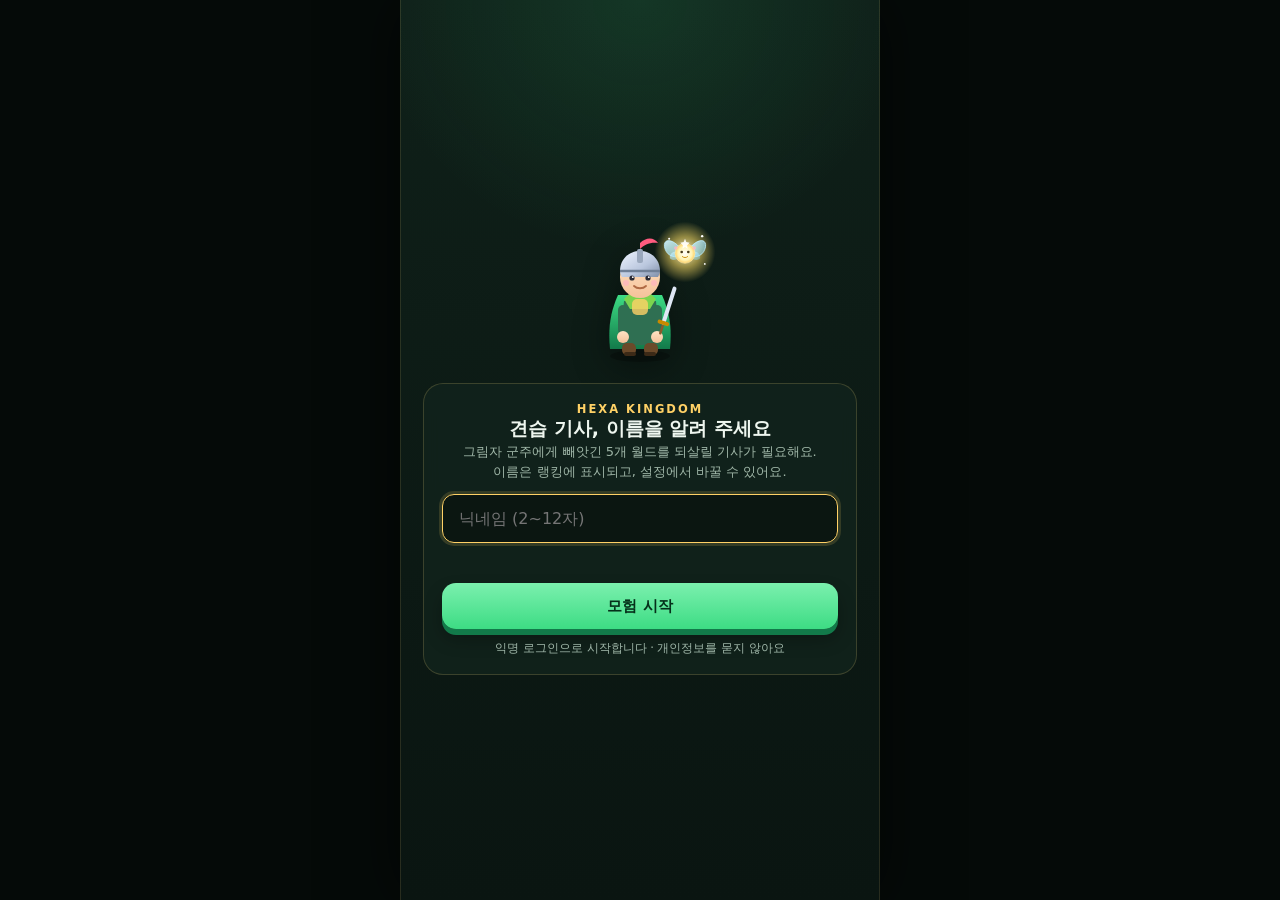
==== hexa-kingdom/index.html @ 9c263813 "hexa kingdom: 매치3 어드벤처 신규 배포 (5월드 100스테이지·100복구과제·블리츠·랭킹)" ====
<!doctype html>
<html lang="ko">
<head>
  <meta charset="utf-8" />
  <meta name="viewport" content="width=device-width, initial-scale=1, maximum-scale=1, user-scalable=no, viewport-fit=cover" />
  <meta name="theme-color" content="#0b1712" />
  <title>헥사 킹덤 (HEXA KINGDOM) — 매치3 어드벤처</title>
  <meta name="description" content="견습 기사 루크와 요정 피피가 저주에 잠든 5개 월드를 되살리는 매치3 퍼즐 어드벤처. 100개의 마을 복구 과제, 주간 블리츠, 친구와 함께하는 우리 방 랭킹." />
  <meta property="og:title" content="헥사 킹덤 (HEXA KINGDOM)" />
  <meta property="og:description" content="견습 기사 루크와 요정 피피의 매치3 어드벤처 — 5개 월드, 100개 복구 과제, 주간 블리츠." />
  <meta property="og:type" content="website" />
  <meta property="og:image" content="./og-image.png" />
  <meta name="twitter:card" content="summary_large_image" />
  <link rel="icon" href="data:image/svg+xml,%3Csvg xmlns='http://www.w3.org/2000/svg' viewBox='0 0 32 32'%3E%3Crect width='32' height='32' rx='8' fill='%230b1712'/%3E%3Cpath d='M16 5l9 5v7c0 6-4 9-9 11-5-2-9-5-9-11V10z' fill='%23ffd166'/%3E%3Cpath d='M16 11l4 2.4v3.2c0 2.6-1.8 4-4 5-2.2-1-4-2.4-4-5v-3.2z' fill='%230b1712'/%3E%3C/svg%3E" />
  <link rel="stylesheet" href="./css/style.css" />
</head>
<body>
  <div id="app">
    <div id="boot" class="screen boot">
      <div class="logo-big">
        <div class="l1">HEXA KINGDOM</div>
        <div class="l2">헥사 킹덤</div>
      </div>
      <div class="spinner" aria-label="불러오는 중"></div>
      <div class="tiny muted" id="boot-text">왕국을 불러오는 중…</div>
    </div>

    <div id="screen-home" class="screen hidden"></div>

    <div id="screen-game" class="screen hidden">
      <div class="game-head" id="game-head"></div>
      <div id="boss-slot"></div>
      <div class="board-stage">
        <div class="board-inner" id="board-inner">
          <canvas id="board" aria-label="퍼즐 보드"></canvas>
          <canvas id="fx"></canvas>
        </div>
      </div>
      <div class="game-goals" id="game-goals"></div>
      <div class="game-boosters" id="game-boosters"></div>
      <div class="banner" id="banner"></div>
    </div>

    <div id="modal-root"></div>
    <div id="toast-root"></div>
  </div>
  <noscript>이 게임을 하려면 JavaScript 를 켜 주세요.</noscript>
  <script type="module" src="./js/main.js"></script>
</body>
</html>
---- hexa-kingdom/css/style.css ----
/* =========================================================================
   헥사 킹덤 — 모바일 세로 우선(max-width 480px), 데스크톱에서는 중앙 정렬
   ========================================================================= */
:root {
  --bg: #0b1712;
  --bg2: #12241c;
  --panel: rgba(18, 36, 28, 0.86);
  --panel-2: rgba(24, 46, 36, 0.9);
  --line: rgba(255, 214, 120, 0.18);
  --gold: #ffd166;
  --gold-2: #f0a500;
  --green: #3ddc84;
  --blue: #4d9dff;
  --rose: #ff5b7f;
  --violet: #b06cff;
  --text: #eef6ef;
  --muted: #9fb6a8;
  --radius: 16px;
  --safe-b: env(safe-area-inset-bottom, 0px);
}

* { box-sizing: border-box; -webkit-tap-highlight-color: transparent; }
html, body { margin: 0; padding: 0; height: 100%; }
body {
  font-family: "Pretendard", "Apple SD Gothic Neo", "Noto Sans KR", system-ui, -apple-system, sans-serif;
  background: radial-gradient(120% 80% at 50% 0%, #1c3a2b 0%, #0b1712 55%, #060d0a 100%);
  color: var(--text);
  overflow: hidden;
  user-select: none;
  -webkit-user-select: none;
}

#app {
  position: relative;
  width: 100%;
  max-width: 480px;
  height: 100dvh;
  margin: 0 auto;
  overflow: hidden;
  background:
    radial-gradient(80% 40% at 50% 0%, rgba(61, 220, 132, 0.12), transparent 70%),
    linear-gradient(180deg, #0f2019 0%, #0a1511 100%);
  box-shadow: 0 0 60px rgba(0, 0, 0, 0.6);
  display: flex;
  flex-direction: column;
}
@media (min-width: 520px) {
  body { background: #050a08; }
  #app { border-left: 1px solid rgba(255, 214, 120, 0.12); border-right: 1px solid rgba(255, 214, 120, 0.12); }
}

.screen { position: absolute; inset: 0; display: flex; flex-direction: column; }
.hidden { display: none !important; }

/* ── 공통 ─────────────────────────────────────────────── */
.ic { width: 18px; height: 18px; display: inline-block; vertical-align: middle; }
button { font-family: inherit; color: inherit; border: 0; background: none; cursor: pointer; }
.btn {
  display: inline-flex; align-items: center; justify-content: center; gap: 8px;
  padding: 12px 18px; border-radius: 14px; font-weight: 700; font-size: 15px;
  background: linear-gradient(180deg, #ffe9a8, var(--gold));
  color: #2b1d00; box-shadow: 0 6px 0 #a86f00, 0 10px 18px rgba(0, 0, 0, 0.3);
  transition: transform .08s ease, box-shadow .08s ease, filter .2s;
  min-height: 46px;
}
.btn:active { transform: translateY(3px); box-shadow: 0 3px 0 #a86f00; }
.btn:disabled { filter: grayscale(0.7) brightness(0.7); box-shadow: 0 6px 0 #555; cursor: not-allowed; }
.btn-ghost {
  background: rgba(255, 255, 255, 0.06); color: var(--text);
  border: 1px solid rgba(255, 255, 255, 0.14); box-shadow: none;
}
.btn-ghost:active { transform: translateY(1px); }
.btn-green { background: linear-gradient(180deg, #7bf0ae, var(--green)); color: #05301a; box-shadow: 0 6px 0 #127a4a, 0 10px 18px rgba(0,0,0,.3); }
.btn-rose { background: linear-gradient(180deg, #ff9db3, var(--rose)); color: #3a0714; box-shadow: 0 6px 0 #a01f3f; }
.btn.wide { width: 100%; }
.btn-sm { padding: 8px 12px; font-size: 13px; min-height: 36px; border-radius: 10px; }
.icon-btn {
  width: 38px; height: 38px; display: grid; place-items: center; border-radius: 12px;
  background: rgba(255, 255, 255, 0.07); border: 1px solid rgba(255, 255, 255, 0.1);
}
.icon-btn:active { background: rgba(255, 255, 255, 0.16); }
.chip {
  display: inline-flex; align-items: center; gap: 6px;
  padding: 4px 10px; border-radius: 999px; font-size: 12px; font-weight: 700;
  background: rgba(255, 255, 255, 0.07); border: 1px solid rgba(255, 255, 255, 0.1);
}
.muted { color: var(--muted); }
.tiny { font-size: 11.5px; }
.center { text-align: center; }
.row { display: flex; align-items: center; gap: 8px; }
.spread { display: flex; align-items: center; justify-content: space-between; gap: 8px; }
.grow { flex: 1; }

/* ── 부팅/로고 ─────────────────────────────────────────── */
.boot { align-items: center; justify-content: center; gap: 18px; }
.boot .logo-big { animation: floaty 2.4s ease-in-out infinite; }
@keyframes floaty { 0%,100% { transform: translateY(0); } 50% { transform: translateY(-8px); } }
.logo-big { text-align: center; }
.logo-big .l1 {
  font-size: 34px; font-weight: 900; letter-spacing: 2px;
  background: linear-gradient(180deg, #fff3c4, var(--gold) 55%, #e08b00);
  -webkit-background-clip: text; background-clip: text; color: transparent;
  filter: drop-shadow(0 3px 0 rgba(0,0,0,.4));
}
.logo-big .l2 { font-size: 13px; letter-spacing: 6px; color: var(--gold); opacity: .8; margin-top: -2px; }
.spinner {
  width: 26px; height: 26px; border-radius: 50%;
  border: 3px solid rgba(255, 214, 120, 0.25); border-top-color: var(--gold);
  animation: spin 0.9s linear infinite;
}
@keyframes spin { to { transform: rotate(360deg); } }

/* ── 첫 실행 닉네임 ───────────────────────────────────── */
.name-screen { justify-content: center; align-items: center; padding: 26px 22px; gap: 14px; }
.name-hero { display: flex; align-items: flex-end; justify-content: center; gap: 0; margin-bottom: 4px; position: relative; }
.name-hero .luke { filter: drop-shadow(0 10px 18px rgba(0,0,0,.4)); }
.name-hero .pipi { position: absolute; right: -18px; top: -6px; animation: floaty 3s ease-in-out infinite; }
.name-card {
  width: 100%; background: var(--panel); border: 1px solid var(--line);
  border-radius: 20px; padding: 18px; display: flex; flex-direction: column; gap: 12px;
  backdrop-filter: blur(8px);
}
.name-card h1 { margin: 0; font-size: 19px; }
.name-card p { margin: 0; font-size: 13px; line-height: 1.55; color: var(--muted); }
.input {
  width: 100%; padding: 14px 16px; border-radius: 12px; font-size: 16px;
  background: rgba(0, 0, 0, 0.35); border: 1px solid rgba(255, 255, 255, 0.16); color: var(--text);
  font-family: inherit;
}
.input:focus { outline: none; border-color: var(--gold); box-shadow: 0 0 0 3px rgba(255, 209, 102, 0.15); }
.err { color: #ff9db3; font-size: 12.5px; min-height: 16px; }

/* ── 상단 바 ──────────────────────────────────────────── */
.topbar {
  display: flex; align-items: center; justify-content: space-between; gap: 8px;
  padding: 10px 12px 8px; flex-shrink: 0;
}
.brand { display: flex; flex-direction: column; line-height: 1; }
.brand .b1 { font-size: 17px; font-weight: 900; letter-spacing: 1px; color: var(--gold); }
.brand .b2 { font-size: 9px; letter-spacing: 3px; color: rgba(255, 214, 120, 0.6); }
.stats { display: flex; gap: 6px; align-items: center; }
.stat {
  display: inline-flex; align-items: center; gap: 4px; padding: 5px 8px; border-radius: 999px;
  background: rgba(0, 0, 0, 0.35); border: 1px solid rgba(255, 255, 255, 0.1);
  font-size: 12px; font-weight: 800;
}
.stat .ic { width: 15px; height: 15px; }
.stat.lives { color: #ffd0da; }

/* ── 홈(월드 지도) ────────────────────────────────────── */
.home-scroll { flex: 1; overflow-y: auto; overscroll-behavior: contain; padding: 0 12px 96px; }
.hero {
  position: relative; border-radius: 18px; overflow: hidden; margin-bottom: 12px;
  background: linear-gradient(120deg, rgba(61, 220, 132, 0.2), rgba(77, 157, 255, 0.14));
  border: 1px solid var(--line);
  display: flex; align-items: center; min-height: 128px; padding: 10px 8px 10px 14px;
}
.hero-text { flex: 1; min-width: 0; z-index: 1; }
.hero-text .kicker { font-size: 10.5px; letter-spacing: 2px; color: var(--gold); font-weight: 800; }
.hero-text h2 { margin: 4px 0 4px; font-size: 16.5px; line-height: 1.3; }
.hero-text p { margin: 0; font-size: 12px; color: var(--muted); line-height: 1.5; }
.hero-art { width: 132px; height: 120px; position: relative; flex-shrink: 0; }
.hero-art .luke { position: absolute; bottom: -6px; left: 4px; }
.hero-art .pipi { position: absolute; right: 4px; top: 4px; animation: floaty 2.8s ease-in-out infinite; }
.hero-progress { margin-top: 8px; display: flex; align-items: center; gap: 6px; font-size: 11px; color: var(--muted); }
.bar { flex: 1; height: 7px; border-radius: 99px; background: rgba(0,0,0,.4); overflow: hidden; }
.bar > i { display: block; height: 100%; border-radius: 99px; background: linear-gradient(90deg, var(--green), var(--gold)); transition: width .5s ease; }

.world-tabs { display: flex; gap: 6px; overflow-x: auto; padding: 2px 0 10px; scrollbar-width: none; }
.world-tabs::-webkit-scrollbar { display: none; }
.world-tab {
  flex: 0 0 auto; padding: 8px 12px; border-radius: 12px; font-size: 12px; font-weight: 800;
  background: rgba(255, 255, 255, 0.05); border: 1px solid rgba(255, 255, 255, 0.1);
  color: var(--muted); display: flex; align-items: center; gap: 5px;
}
.world-tab.on { background: linear-gradient(180deg, rgba(255, 214, 120, .22), rgba(255, 214, 120, .08)); color: var(--gold); border-color: rgba(255, 214, 120, .45); }
.world-tab.locked { opacity: .45; }
.world-tab .num { font-size: 10px; opacity: .7; }

.world-panel { border-radius: 20px; overflow: hidden; border: 1px solid var(--line); background: var(--panel); margin-bottom: 14px; }
.world-scene { position: relative; height: 108px; }
.world-scene .veil { position: absolute; inset: 0; background: linear-gradient(180deg, transparent 20%, rgba(10, 20, 16, 0.92)); }
.world-scene .wt { position: absolute; left: 14px; bottom: 10px; right: 14px; }
.world-scene h3 { margin: 0; font-size: 20px; text-shadow: 0 2px 8px #000; }
.world-scene .wc { font-size: 11.5px; color: #ffe9b0; opacity: .9; }
.world-scene .lock-veil {
  position: absolute; inset: 0; backdrop-filter: blur(3px); background: rgba(6, 12, 9, 0.55);
  display: grid; place-items: center; text-align: center; font-size: 12.5px; color: #ffd9a0; gap: 4px;
}
.district { border-top: 1px solid rgba(255, 255, 255, 0.06); padding: 12px 12px 14px; }
.district-head { display: flex; align-items: center; gap: 8px; margin-bottom: 8px; }
.district-head .dname { font-size: 13.5px; font-weight: 800; }
.district-head .dtag { font-size: 10.5px; color: var(--muted); }
.district-head .dstars { margin-left: auto; font-size: 11.5px; color: var(--gold); }
.district.locked { opacity: .55; }

.level-path { display: flex; gap: 8px; overflow-x: auto; padding-bottom: 4px; scrollbar-width: none; }
.level-path::-webkit-scrollbar { display: none; }
.level-node {
  flex: 0 0 auto; width: 58px; height: 66px; border-radius: 14px; position: relative;
  display: flex; flex-direction: column; align-items: center; justify-content: center; gap: 2px;
  background: linear-gradient(180deg, rgba(61, 220, 132, .18), rgba(61, 220, 132, .06));
  border: 1px solid rgba(61, 220, 132, .35); color: var(--text);
}
.level-node .ln { font-size: 17px; font-weight: 900; }
.level-node .ls { font-size: 10px; letter-spacing: 1px; color: var(--gold); height: 12px; }
.level-node.done { background: linear-gradient(180deg, rgba(255, 209, 102, .24), rgba(255, 209, 102, .07)); border-color: rgba(255, 209, 102, .5); }
.level-node.boss { background: linear-gradient(180deg, rgba(176, 108, 255, .3), rgba(176, 108, 255, .08)); border-color: rgba(176, 108, 255, .55); }
.level-node.locked { background: rgba(255, 255, 255, .04); border-color: rgba(255, 255, 255, .08); color: var(--muted); }
.level-node .crown { position: absolute; top: -7px; right: -3px; }

.tasks { display: flex; flex-direction: column; gap: 6px; margin-top: 10px; }
.task {
  display: flex; align-items: center; gap: 9px; padding: 7px 9px; border-radius: 12px;
  background: rgba(255, 255, 255, .045); border: 1px solid rgba(255, 255, 255, .07);
  text-align: left; width: 100%;
}
.task .tname { font-size: 12.5px; font-weight: 700; }
.task .tmeta { font-size: 10.5px; color: var(--muted); display: flex; align-items: center; gap: 4px; }
.task .tmeta .ic { width: 12px; height: 12px; }
.task.done { opacity: .62; }
.task.done .tname { text-decoration: line-through; }
.task.locked { opacity: .4; }
.task .build-ic { width: 34px; height: 34px; border-radius: 9px; display: grid; place-items: center; background: rgba(255,255,255,.06); flex-shrink: 0; }
.task.restoring { animation: restorePulse .9s ease; }
@keyframes restorePulse {
  0% { box-shadow: 0 0 0 0 rgba(255, 209, 102, .8); transform: scale(1); }
  50% { box-shadow: 0 0 0 12px rgba(255, 209, 102, 0); transform: scale(1.03); }
  100% { box-shadow: 0 0 0 0 rgba(255, 209, 102, 0); transform: scale(1); }
}
.spark {
  position: absolute; width: 6px; height: 6px; border-radius: 50%; pointer-events: none;
  background: #ffe066; animation: sparkOut .8s ease-out forwards;
}
@keyframes sparkOut { to { transform: translate(var(--dx), var(--dy)) scale(0.2); opacity: 0; } }

/* ── 하단 내비 ────────────────────────────────────────── */
.bottom-nav {
  position: absolute; left: 0; right: 0; bottom: 0; z-index: 20;
  display: flex; justify-content: space-around; align-items: center;
  padding: 6px 8px calc(6px + var(--safe-b));
  background: linear-gradient(180deg, rgba(10, 20, 16, .5), rgba(8, 16, 12, .96));
  border-top: 1px solid rgba(255, 214, 120, .14);
  backdrop-filter: blur(10px);
}
.nav-btn {
  flex: 1; display: flex; flex-direction: column; align-items: center; gap: 3px;
  padding: 6px 2px; font-size: 10.5px; color: var(--muted); border-radius: 10px;
}
.nav-btn .ic { width: 21px; height: 21px; }
.nav-btn.on { color: var(--gold); }
.nav-btn:active { background: rgba(255, 255, 255, .05); }

/* ── 게임 화면 ────────────────────────────────────────── */
#screen-game { background: radial-gradient(120% 60% at 50% 0%, #17342a, #081410 70%); }
.game-head { padding: 8px 12px 0; flex-shrink: 0; }
.game-head .line1 { display: flex; align-items: center; justify-content: space-between; gap: 8px; }
.game-title { display: flex; flex-direction: column; min-width: 0; }
.game-title .w { font-size: 10.5px; color: var(--gold); letter-spacing: 1px; font-weight: 800; }
.game-title .n { font-size: 13.5px; font-weight: 800; white-space: nowrap; overflow: hidden; text-overflow: ellipsis; }
.game-score { text-align: right; }
.game-score .s { font-size: 21px; font-weight: 900; line-height: 1; font-variant-numeric: tabular-nums; }
.game-score .l { font-size: 10px; color: var(--muted); }
.moves-pill {
  display: flex; flex-direction: column; align-items: center; justify-content: center;
  width: 48px; height: 48px; border-radius: 14px; flex-shrink: 0;
  background: linear-gradient(180deg, rgba(255, 209, 102, .25), rgba(255, 209, 102, .08));
  border: 1px solid rgba(255, 209, 102, .45);
}
.moves-pill .m { font-size: 19px; font-weight: 900; line-height: 1; }
.moves-pill .l { font-size: 8.5px; color: var(--gold); }

.boss-bar { margin: 6px 12px 0; padding: 7px 10px; border-radius: 12px; background: rgba(60, 30, 90, .55); border: 1px solid rgba(176, 108, 255, .4); }
.boss-bar .row { justify-content: space-between; font-size: 11px; }
.boss-bar .hp { height: 8px; border-radius: 99px; background: rgba(0,0,0,.45); overflow: hidden; margin-top: 4px; }
.boss-bar .hp > i { display: block; height: 100%; background: linear-gradient(90deg, #ff5b7f, #b06cff); transition: width .35s; }
.boss-bar.dead { opacity: .55; }

.board-stage { position: relative; flex: 1; min-height: 0; display: flex; align-items: center; justify-content: center; padding: 8px 10px 4px; }
.board-stage .board-inner { position: relative; width: 100%; aspect-ratio: 1 / 1; max-height: 100%; }
#board, #fx { position: absolute; inset: 0; }
#fx { pointer-events: none; }
.board-shake { animation: shakeBoard .28s ease; }
@keyframes shakeBoard {
  0%,100% { transform: translate(0,0); } 20% { transform: translate(-4px, 2px); }
  40% { transform: translate(3px, -3px); } 60% { transform: translate(-2px, 3px); } 80% { transform: translate(2px, -1px); }
}

.game-goals { display: flex; gap: 6px; padding: 2px 12px 6px; overflow-x: auto; flex-shrink: 0; scrollbar-width: none; }
.game-goals::-webkit-scrollbar { display: none; }
.goal {
  flex: 1 0 auto; min-width: 84px; display: flex; align-items: center; gap: 6px;
  padding: 6px 9px; border-radius: 11px; font-size: 11px; font-weight: 700;
  background: rgba(255, 255, 255, .05); border: 1px solid rgba(255, 255, 255, .09);
}
.goal.done { border-color: rgba(61, 220, 132, .5); background: rgba(61, 220, 132, .1); }
.goal .gem-dot { width: 12px; height: 12px; border-radius: 50%; display: inline-block; box-shadow: inset 0 0 0 2px rgba(255,255,255,.5); flex-shrink: 0; }
.goal .gcount { margin-left: auto; font-variant-numeric: tabular-nums; color: var(--gold); }

.game-boosters { display: flex; gap: 6px; padding: 2px 12px calc(8px + var(--safe-b)); flex-shrink: 0; }
.booster-btn {
  flex: 1; display: flex; flex-direction: column; align-items: center; gap: 2px;
  padding: 7px 2px; border-radius: 13px; background: rgba(255, 255, 255, .055);
  border: 1px solid rgba(255, 255, 255, .1); position: relative; min-height: 52px;
}
.booster-btn .bic { width: 24px; height: 24px; display: grid; place-items: center; }
.booster-btn .bn { font-size: 9.5px; color: var(--muted); }
.booster-btn .cnt {
  position: absolute; top: -5px; right: -3px; min-width: 17px; height: 17px; padding: 0 4px;
  border-radius: 99px; background: var(--gold); color: #2b1d00; font-size: 10px; font-weight: 900;
  display: grid; place-items: center;
}
.booster-btn.active { border-color: var(--gold); background: rgba(255, 209, 102, .18); box-shadow: 0 0 0 2px rgba(255,209,102,.2); }
.booster-btn:disabled { opacity: .35; }
.hint-btn { flex: 0 0 46px; }

/* ── 모달 ─────────────────────────────────────────────── */
#modal-root { position: absolute; inset: 0; z-index: 100; pointer-events: none; }
.modal-overlay {
  position: absolute; inset: 0; display: flex; align-items: flex-end; justify-content: center;
  background: rgba(4, 8, 6, 0.62); backdrop-filter: blur(3px); opacity: 0; transition: opacity .2s ease;
  pointer-events: auto; padding: 0;
}
.modal-overlay.show { opacity: 1; }
.modal-panel {
  width: 100%; max-height: 92%; overflow-y: auto; overscroll-behavior: contain;
  background: linear-gradient(180deg, #1a3328, #0e1e17);
  border-top: 1px solid rgba(255, 214, 120, .3);
  border-radius: 22px 22px 0 0; padding: 14px 16px calc(18px + var(--safe-b));
  box-shadow: 0 -12px 40px rgba(0, 0, 0, .6);
  transform: translateY(24px); transition: transform .22s cubic-bezier(.2,.8,.3,1);
}
.modal-overlay.show .modal-panel { transform: translateY(0); }
.modal-head { display: flex; align-items: flex-start; justify-content: space-between; gap: 10px; margin-bottom: 10px; }
.modal-title { margin: 0; font-size: 18px; }
.modal-sub { margin: 3px 0 0; font-size: 12px; color: var(--muted); line-height: 1.45; }
.modal-body { display: flex; flex-direction: column; gap: 10px; }
.modal-foot { display: flex; gap: 8px; margin-top: 14px; }
.modal-foot .btn { flex: 1; }
.modal-close { width: 34px; height: 34px; color: var(--muted); }

/* ── 사전/결과 모달 내용 ──────────────────────────────── */
.level-banner { display: flex; gap: 10px; align-items: center; }
.level-banner .lb-art { width: 72px; height: 84px; border-radius: 14px; background: rgba(255,255,255,.06); display: grid; place-items: center; overflow: hidden; flex-shrink: 0; }
.level-banner h2 { margin: 0; font-size: 18px; }
.level-banner .lb-sub { font-size: 11.5px; color: var(--muted); }
.goal-list { display: flex; flex-direction: column; gap: 6px; }
.goal-row { display: flex; align-items: center; gap: 8px; font-size: 13px; padding: 7px 10px; border-radius: 10px; background: rgba(255,255,255,.045); }
.goal-row .gcount { margin-left: auto; color: var(--gold); font-weight: 800; }
.stars-row { display: flex; justify-content: center; gap: 10px; padding: 6px 0; }
.star-slot { position: relative; width: 40px; height: 40px; }
.star-slot svg { width: 100%; height: 100%; filter: grayscale(1) brightness(.5); }
.star-slot.on svg { filter: none; animation: starPop .4s ease; }
@keyframes starPop { 0% { transform: scale(.4) rotate(-20deg); } 70% { transform: scale(1.15); } 100% { transform: scale(1); } }
.pre-boosters { display: flex; gap: 8px; }
.pre-booster {
  flex: 1; border-radius: 12px; padding: 8px 6px; display: flex; flex-direction: column; align-items: center; gap: 3px;
  background: rgba(255,255,255,.05); border: 1px solid rgba(255,255,255,.1);
}
.pre-booster.on { border-color: var(--gold); background: rgba(255,209,102,.16); }
.pre-booster .pbn { font-size: 10.5px; }
.pre-booster .pbc { font-size: 11px; font-weight: 900; color: var(--gold); }
.result-score { text-align: center; }
.result-score .rs { font-size: 36px; font-weight: 900; color: var(--gold); line-height: 1.1; filter: drop-shadow(0 2px 6px rgba(0,0,0,.5)); }
.result-score .rl { font-size: 11px; color: var(--muted); }
.reward-grid { display: grid; grid-template-columns: repeat(3, 1fr); gap: 7px; }
.reward { padding: 8px; border-radius: 11px; background: rgba(255,255,255,.05); text-align: center; font-size: 11px; }
.reward b { display: block; font-size: 15px; color: var(--gold); }

/* ── 상점 ─────────────────────────────────────────────── */
.shop-grid { display: grid; grid-template-columns: 1fr 1fr; gap: 8px; }
.shop-card { border-radius: 14px; padding: 10px; background: rgba(255,255,255,.05); border: 1px solid rgba(255,255,255,.09); display: flex; flex-direction: column; gap: 4px; }
.shop-card .sc-name { font-size: 12.5px; font-weight: 800; }
.shop-card .sc-tag { font-size: 10px; color: var(--gold); }
.shop-card .sc-desc { font-size: 10.5px; color: var(--muted); line-height: 1.35; min-height: 28px; }
.shop-card .sc-buy { display: flex; align-items: center; gap: 4px; font-size: 12.5px; font-weight: 900; }
.shop-card .btn { width: 100%; margin-top: 4px; }
.shop-card.no { opacity: .55; }
.tabs { display: flex; gap: 4px; background: rgba(0,0,0,.3); padding: 4px; border-radius: 12px; }
.tab { flex: 1; padding: 8px 4px; border-radius: 9px; font-size: 12px; font-weight: 800; color: var(--muted); }
.tab.on { background: rgba(255, 209, 102, .2); color: var(--gold); }

/* ── 랭킹 ─────────────────────────────────────────────── */
.rank-list { display: flex; flex-direction: column; gap: 2px; }
.rank-row { display: flex; align-items: center; gap: 8px; padding: 8px 8px; border-radius: 10px; font-size: 12.5px; }
.rank-row:nth-child(odd) { background: rgba(255,255,255,.03); }
.rank-row.me { background: rgba(255, 209, 102, .14); border: 1px solid rgba(255,209,102,.3); }
.rank-row .pos { width: 24px; text-align: center; font-weight: 900; color: var(--muted); }
.rank-row .pos.top { color: var(--gold); }
.rank-row .rname { flex: 1; overflow: hidden; text-overflow: ellipsis; white-space: nowrap; font-weight: 700; }
.rank-row .rsub { font-size: 10px; color: var(--muted); }
.rank-row .rval { font-weight: 900; color: var(--gold); font-variant-numeric: tabular-nums; }
.room-code { display: flex; gap: 6px; align-items: center; }
.room-code .input { flex: 1; text-transform: uppercase; letter-spacing: 3px; font-weight: 900; text-align: center; }
.empty { text-align: center; padding: 22px 10px; color: var(--muted); font-size: 12.5px; line-height: 1.6; }

/* ── 설정 ─────────────────────────────────────────────── */
.setting-row { display: flex; align-items: center; justify-content: space-between; gap: 10px; padding: 10px 2px; border-bottom: 1px solid rgba(255,255,255,.06); }
.setting-row .sl { font-size: 13px; font-weight: 700; }
.setting-row .sd { font-size: 10.5px; color: var(--muted); }
.switch { width: 46px; height: 26px; border-radius: 99px; background: rgba(255,255,255,.15); position: relative; flex-shrink: 0; }
.switch::after { content: ''; position: absolute; width: 20px; height: 20px; border-radius: 50%; background: #fff; top: 3px; left: 3px; transition: left .18s; }
.switch.on { background: var(--green); }
.switch.on::after { left: 23px; }

/* ── 토스트 / 배너 ────────────────────────────────────── */
#toast-root { position: absolute; left: 0; right: 0; bottom: 96px; z-index: 200; display: flex; flex-direction: column; align-items: center; gap: 6px; pointer-events: none; }
.toast {
  max-width: 84%; padding: 9px 14px; border-radius: 12px; font-size: 12.5px; font-weight: 700;
  background: rgba(12, 24, 18, .95); border: 1px solid rgba(255, 214, 120, .3);
  box-shadow: 0 8px 20px rgba(0,0,0,.4); opacity: 0; transform: translateY(8px); transition: all .25s;
}
.toast.show { opacity: 1; transform: translateY(0); }
.toast-gold { border-color: rgba(255, 209, 102, .6); color: #ffe9a8; }
.toast-bad { border-color: rgba(255, 91, 127, .6); color: #ffd0da; }
.banner {
  position: absolute; left: 0; right: 0; top: 42%; text-align: center; pointer-events: none; z-index: 30;
  font-size: 26px; font-weight: 900; color: #fff; text-shadow: 0 3px 0 #b06cff, 0 0 18px #b06cff;
  opacity: 0;
}
.banner.show { animation: bannerPop .9s ease; }
@keyframes bannerPop {
  0% { opacity: 0; transform: scale(.5) rotate(-6deg); }
  30% { opacity: 1; transform: scale(1.12) rotate(2deg); }
  70% { opacity: 1; transform: scale(1); }
  100% { opacity: 0; transform: scale(1.05) translateY(-14px); }
}
.combo-pop { position: absolute; pointer-events: none; font-weight: 900; color: var(--gold); font-size: 16px; text-shadow: 0 2px 6px #000; animation: comboUp .8s ease-out forwards; z-index: 31; }
@keyframes comboUp { 0% { opacity: 0; transform: translateY(6px) scale(.8); } 25% { opacity: 1; transform: translateY(-4px) scale(1.1); } 100% { opacity: 0; transform: translateY(-34px) scale(1); } }

/* ── 월드 지도 캐릭터/보스 연출 ───────────────────────── */
.fade-in { animation: fadeIn .3s ease; }
@keyframes fadeIn { from { opacity: 0; transform: translateY(8px); } to { opacity: 1; transform: none; } }
.pulse-gold { animation: pulseGold 1.6s ease-in-out infinite; }
@keyframes pulseGold { 0%,100% { box-shadow: 0 0 0 0 rgba(255,209,102,.35); } 50% { box-shadow: 0 0 0 6px rgba(255,209,102,0); } }

/* 스크롤바 */
.home-scroll::-webkit-scrollbar, .modal-panel::-webkit-scrollbar { width: 4px; }
.home-scroll::-webkit-scrollbar-thumb, .modal-panel::-webkit-scrollbar-thumb { background: rgba(255,255,255,.12); border-radius: 99px; }

/* 작은 화면 보정 */
@media (max-height: 680px) {
  .hero { min-height: 104px; }
  .hero-art { width: 108px; height: 100px; }
  .board-stage { padding-top: 4px; }
  .booster-btn { min-height: 46px; }
  .game-goals { padding-bottom: 2px; }
}
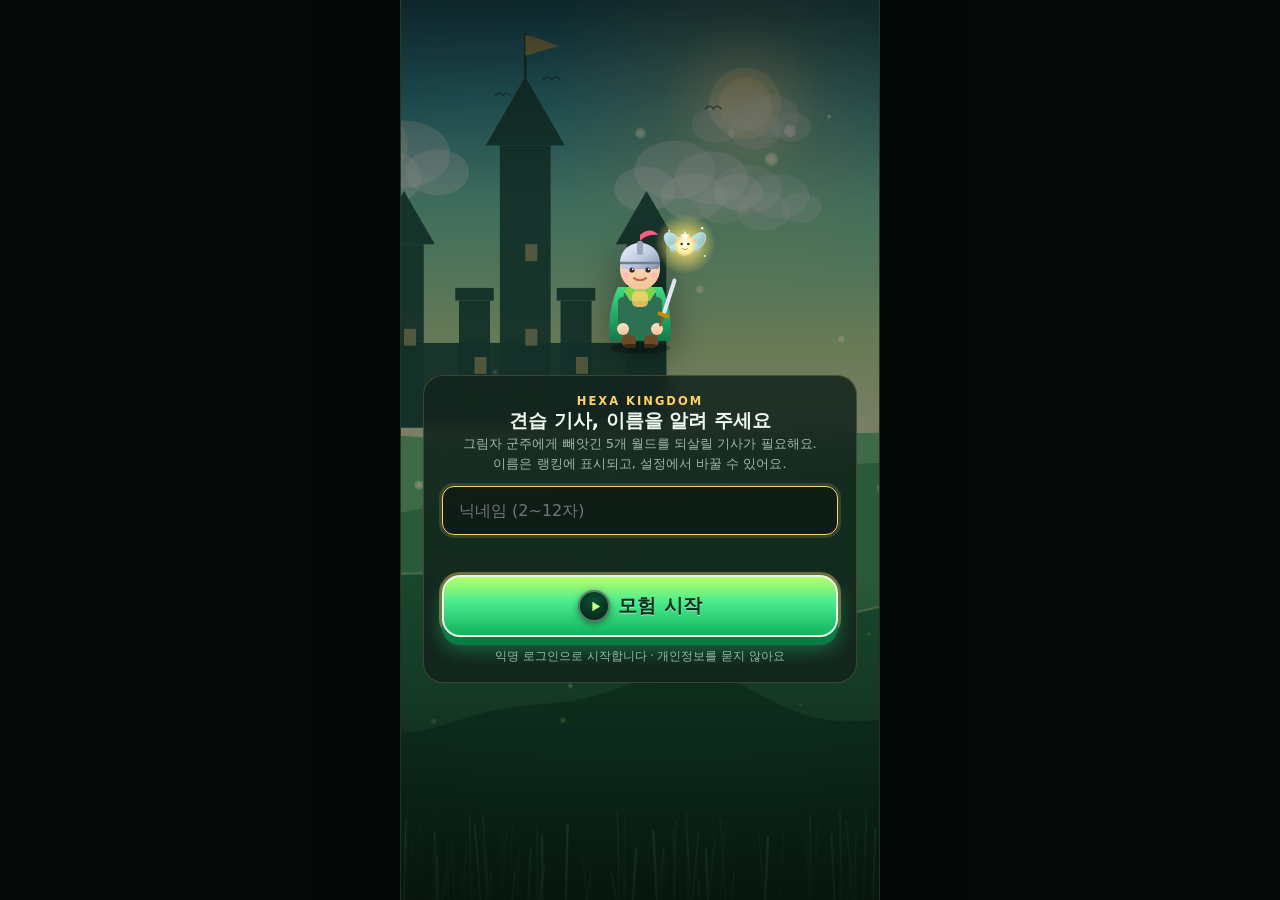
==== commit b68600fa: "hexa kingdom: 보석 즉시 스와이프 교체 + 월드별 살아있는 배경 - 보드 canvas touch-action: none / pointercancel 처리 → 모바일에서 " ====
--- a/hexa-kingdom/index.html
+++ b/hexa-kingdom/index.html
@@ -16,6 +16,7 @@
 </head>
 <body>
   <div id="app">
+    <canvas id="bg" aria-hidden="true"></canvas>
     <div id="boot" class="screen boot">
       <div class="logo-big">
         <div class="l1">HEXA KINGDOM</div>
--- a/hexa-kingdom/css/style.css
+++ b/hexa-kingdom/css/style.css
@@ -49,7 +49,12 @@
   #app { border-left: 1px solid rgba(255, 214, 120, 0.12); border-right: 1px solid rgba(255, 214, 120, 0.12); }
 }
 
-.screen { position: absolute; inset: 0; display: flex; flex-direction: column; }
+/* 월드별 살아있는 배경 레이어 — 모든 화면 뒤(z=0) */
+#bg {
+  position: absolute; inset: 0; width: 100%; height: 100%;
+  z-index: 0; display: block; pointer-events: none;
+}
+.screen { position: absolute; inset: 0; display: flex; flex-direction: column; z-index: 1; }
 .hidden { display: none !important; }
 
 /* ── 공통 ─────────────────────────────────────────────── */
@@ -72,6 +77,71 @@
 .btn-ghost:active { transform: translateY(1px); }
 .btn-green { background: linear-gradient(180deg, #7bf0ae, var(--green)); color: #05301a; box-shadow: 0 6px 0 #127a4a, 0 10px 18px rgba(0,0,0,.3); }
 .btn-rose { background: linear-gradient(180deg, #ff9db3, var(--rose)); color: #3a0714; box-shadow: 0 6px 0 #a01f3f; }
+
+/* ── 게임 시작 버튼 — 어두운 초록 모달 위에서도 바로 눈에 들어오게 ───────── */
+.btn-start {
+  position: relative;
+  background: linear-gradient(180deg, #b6ff6b 0%, #4aea8c 44%, #10b45c 100%);
+  color: #032e1a;
+  font-size: 19px;
+  font-weight: 900;
+  letter-spacing: .4px;
+  min-height: 62px;
+  padding: 12px 20px;
+  border-radius: 18px;
+  border: 2px solid rgba(255, 255, 255, .88);
+  text-shadow: 0 1px 0 rgba(255, 255, 255, .55);
+  box-shadow: 0 8px 0 #0a7c43, 0 12px 20px rgba(61, 220, 132, .38), 0 0 0 3px rgba(255, 209, 102, .40);
+  animation: startGlow 1.9s ease-in-out infinite;
+}
+.btn-start:active {
+  transform: translateY(4px) scale(.99);
+  animation: none;
+  box-shadow: 0 3px 0 #0a7c43, 0 6px 14px rgba(61, 220, 132, .45), 0 0 0 4px rgba(255, 209, 102, .6);
+}
+.btn-start:disabled {
+  animation: none;
+  background: linear-gradient(180deg, #93a29a, #5f6d65);
+  color: #e4ede7;
+  border-color: rgba(255, 255, 255, .3);
+  text-shadow: none;
+  box-shadow: 0 6px 0 #333e38;
+}
+.btn-start .play-badge { width: 32px; height: 32px; }
+.btn-start .play-badge svg { width: 17px; height: 17px; }
+.btn-start.btn-sm { min-height: 46px; font-size: 14px; padding: 8px 14px; border-radius: 14px; animation-name: startGlowSm; box-shadow: 0 5px 0 #0a7c43, 0 6px 14px rgba(61, 220, 132, .35), 0 0 0 2px rgba(255, 209, 102, .40); }
+.btn-start.btn-sm .play-badge { width: 24px; height: 24px; }
+.btn-start.btn-sm .play-badge svg { width: 13px; height: 13px; }
+.btn-start.btn-compact { min-height: 50px; font-size: 16px; padding: 10px 14px; border-radius: 15px; }
+.btn-start.btn-compact .play-badge { width: 26px; height: 26px; }
+.btn-start.btn-compact .play-badge svg { width: 14px; height: 14px; }
+
+/* ▶ 배지 — 밝은 초록 버튼 위에서도 또렷한 진초록 원 */
+.play-badge {
+  width: 30px; height: 30px; flex-shrink: 0;
+  border-radius: 50%; display: grid; place-items: center;
+  background: radial-gradient(circle at 50% 35%, #0b5233, #04281a 75%);
+  color: #c8ff7a;
+  box-shadow: inset 0 0 0 2px rgba(255, 255, 255, .35), 0 2px 6px rgba(4, 40, 26, .5);
+}
+.play-badge svg { width: 16px; height: 16px; margin-left: 2px; }
+.start-lbl { white-space: nowrap; }
+.qp-chip {
+  font-size: 11px; font-weight: 800; padding: 2px 7px; border-radius: 99px;
+  background: rgba(3, 46, 26, .18); color: #063a22;
+}
+
+@keyframes startGlow {
+  0%, 100% { box-shadow: 0 8px 0 #0a7c43, 0 12px 20px rgba(61, 220, 132, .38), 0 0 0 3px rgba(255, 209, 102, .40); }
+  50% { box-shadow: 0 8px 0 #0a7c43, 0 16px 34px rgba(61, 220, 132, .75), 0 0 0 6px rgba(255, 209, 102, .85); }
+}
+@keyframes startGlowSm {
+  0%, 100% { box-shadow: 0 5px 0 #0a7c43, 0 6px 14px rgba(61, 220, 132, .35), 0 0 0 2px rgba(255, 209, 102, .40); }
+  50% { box-shadow: 0 5px 0 #0a7c43, 0 10px 22px rgba(61, 220, 132, .7), 0 0 0 5px rgba(255, 209, 102, .8); }
+}
+@media (prefers-reduced-motion: reduce) {
+  .btn-start, .btn-start.btn-sm { animation: none; }
+}
 .btn.wide { width: 100%; }
 .btn-sm { padding: 8px 12px; font-size: 13px; min-height: 36px; border-radius: 10px; }
 .icon-btn {
@@ -163,6 +233,7 @@
 .hero-art .luke { position: absolute; bottom: -6px; left: 4px; }
 .hero-art .pipi { position: absolute; right: 4px; top: 4px; animation: floaty 2.8s ease-in-out infinite; }
 .hero-progress { margin-top: 8px; display: flex; align-items: center; gap: 6px; font-size: 11px; color: var(--muted); }
+.hero-text #quick-play { margin-top: 10px; }
 .bar { flex: 1; height: 7px; border-radius: 99px; background: rgba(0,0,0,.4); overflow: hidden; }
 .bar > i { display: block; height: 100%; border-radius: 99px; background: linear-gradient(90deg, var(--green), var(--gold)); transition: width .5s ease; }
 
@@ -207,6 +278,13 @@
 .level-node.done { background: linear-gradient(180deg, rgba(255, 209, 102, .24), rgba(255, 209, 102, .07)); border-color: rgba(255, 209, 102, .5); }
 .level-node.boss { background: linear-gradient(180deg, rgba(176, 108, 255, .3), rgba(176, 108, 255, .08)); border-color: rgba(176, 108, 255, .55); }
 .level-node.locked { background: rgba(255, 255, 255, .04); border-color: rgba(255, 255, 255, .08); color: var(--muted); }
+/* 다음에 플레이할 스테이지 — 지도에서도 어디를 눌러야 하는지 바로 보이게 */
+.level-node.next { border-color: rgba(255, 209, 102, .85); animation: nodeNext 2s ease-in-out infinite; }
+@keyframes nodeNext {
+  0%, 100% { box-shadow: 0 0 0 2px rgba(61, 220, 132, .45), 0 0 12px rgba(61, 220, 132, .35); }
+  50% { box-shadow: 0 0 0 4px rgba(255, 209, 102, .75), 0 0 22px rgba(255, 209, 102, .55); }
+}
+@media (prefers-reduced-motion: reduce) { .level-node.next { animation: none; box-shadow: 0 0 0 3px rgba(255, 209, 102, .7); } }
 .level-node .crown { position: absolute; top: -7px; right: -3px; }
 
 .tasks { display: flex; flex-direction: column; gap: 6px; margin-top: 10px; }
@@ -252,7 +330,9 @@
 .nav-btn:active { background: rgba(255, 255, 255, .05); }
 
 /* ── 게임 화면 ────────────────────────────────────────── */
-#screen-game { background: radial-gradient(120% 60% at 50% 0%, #17342a, #081410 70%); }
+#screen-game { background: none; }
+/* 배경이 비치는 화면 — 홈/게임 모두 #bg 위에 반투명 패널만 얹는다 */
+#screen-home { background: transparent; }
 .game-head { padding: 8px 12px 0; flex-shrink: 0; }
 .game-head .line1 { display: flex; align-items: center; justify-content: space-between; gap: 8px; }
 .game-title { display: flex; flex-direction: column; min-width: 0; }
@@ -278,8 +358,25 @@
 
 .board-stage { position: relative; flex: 1; min-height: 0; display: flex; align-items: center; justify-content: center; padding: 8px 10px 4px; }
 .board-stage .board-inner { position: relative; width: 100%; aspect-ratio: 1 / 1; max-height: 100%; }
-#board, #fx { position: absolute; inset: 0; }
-#fx { pointer-events: none; }
+/* 보드 캔버스는 손가락 제스처(스크롤·확대)를 브라우저에 뺏기지 않아야 한다.
+   touch-action: none 이 없으면 모바일에서 드래그가 pointercancel 로 끊겨
+   '한 번 톡 눌러 선택한 뒤 다음 터치로 이동'처럼 느껴진다. */
+#board {
+  position: absolute; inset: 0;
+  touch-action: none;
+  -ms-touch-action: none;
+  user-select: none; -webkit-user-select: none;
+  -webkit-touch-callout: none;
+  -webkit-tap-highlight-color: transparent;
+  cursor: pointer;
+}
+#fx { position: absolute; inset: 0; pointer-events: none; }
+/* 보드 뒤 어둡게 — 어떤 배경에서도 보석 대비를 지킨다 */
+.board-stage::before {
+  content: ''; position: absolute; inset: 0; pointer-events: none;
+  background: radial-gradient(60% 60% at 50% 50%, rgba(4, 10, 8, 0.55), rgba(4, 10, 8, 0.12) 72%, transparent 88%);
+}
+.board-inner { border-radius: 16px; box-shadow: 0 18px 40px rgba(0, 0, 0, 0.5); }
 .board-shake { animation: shakeBoard .28s ease; }
 @keyframes shakeBoard {
   0%,100% { transform: translate(0,0); } 20% { transform: translate(-4px, 2px); }
@@ -294,7 +391,7 @@
   background: rgba(255, 255, 255, .05); border: 1px solid rgba(255, 255, 255, .09);
 }
 .goal.done { border-color: rgba(61, 220, 132, .5); background: rgba(61, 220, 132, .1); }
-.goal .gem-dot { width: 12px; height: 12px; border-radius: 50%; display: inline-block; box-shadow: inset 0 0 0 2px rgba(255,255,255,.5); flex-shrink: 0; }
+.goal .gem-dot, .goal-row .gem-dot { width: 12px; height: 12px; border-radius: 50%; display: inline-block; box-shadow: inset 0 0 0 2px rgba(255,255,255,.5); flex-shrink: 0; }
 .goal .gcount { margin-left: auto; font-variant-numeric: tabular-nums; color: var(--gold); }
 
 .game-boosters { display: flex; gap: 6px; padding: 2px 12px calc(8px + var(--safe-b)); flex-shrink: 0; }
@@ -337,6 +434,16 @@
 .modal-body { display: flex; flex-direction: column; gap: 10px; }
 .modal-foot { display: flex; gap: 8px; margin-top: 14px; }
 .modal-foot .btn { flex: 1; }
+.modal-foot.stacked { flex-direction: column; gap: 9px; }
+.modal-foot.stacked .btn { flex: 0 0 auto; width: 100%; }
+.modal-foot.stacked .btn-ghost:not(.btn-start) { min-height: 42px; font-size: 13.5px; }
+/* 출발 준비 — 내용이 길어도 게임 시작 버튼이 항상 화면에 보이도록 하단 고정 */
+.modal-overlay.prelevel-modal .modal-panel { padding-bottom: 0; }
+.modal-overlay.prelevel-modal .modal-foot {
+  position: sticky; bottom: 0; z-index: 2;
+  margin-top: 14px; padding: 10px 0 calc(16px + var(--safe-b));
+  background: linear-gradient(180deg, rgba(14, 30, 23, 0) 0%, rgba(14, 30, 23, .94) 22%, #0e1e17 65%);
+}
 .modal-close { width: 34px; height: 34px; color: var(--muted); }
 
 /* ── 사전/결과 모달 내용 ──────────────────────────────── */
@@ -346,6 +453,10 @@
 .level-banner .lb-sub { font-size: 11.5px; color: var(--muted); }
 .goal-list { display: flex; flex-direction: column; gap: 6px; }
 .goal-row { display: flex; align-items: center; gap: 8px; font-size: 13px; padding: 7px 10px; border-radius: 10px; background: rgba(255,255,255,.045); }
+.goal-row .gic { width: 20px; flex-shrink: 0; display: grid; place-items: center; line-height: 0; }
+.goal-row .gic .ic { width: 18px; height: 18px; }
+.goal-row .gtx { flex: 1; min-width: 0; line-height: 1.35; }
+.goal-row > .ic { flex-shrink: 0; }
 .goal-row .gcount { margin-left: auto; color: var(--gold); font-weight: 800; }
 .stars-row { display: flex; justify-content: center; gap: 10px; padding: 6px 0; }
 .star-slot { position: relative; width: 40px; height: 40px; }
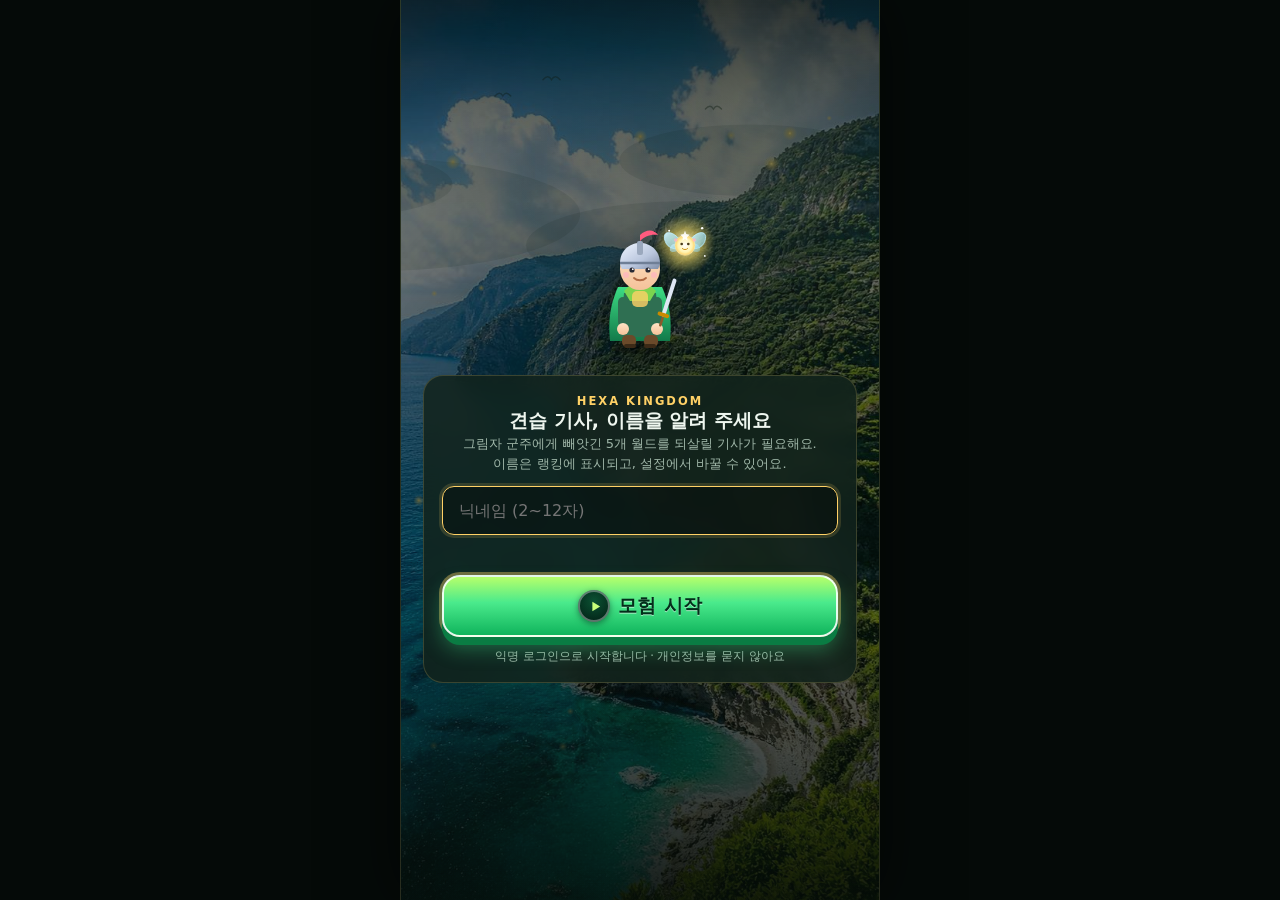
==== commit dce2ad3b: "hexa kingdom v2: 검은 빈 칸 버그 수정(대각선 낙하+안전망), 목숨 규칙 개선(시작 시 차감 없음), 신규 부스터 4종·보너스 보석 4종, 연출 강화, 월드별 바다·" ====
--- a/hexa-kingdom/index.html
+++ b/hexa-kingdom/index.html
@@ -16,6 +16,10 @@
 </head>
 <body>
   <div id="app">
+    <div id="bg-photo" aria-hidden="true">
+      <div class="bp" id="bg-photo-a"></div>
+      <div class="bp" id="bg-photo-b"></div>
+    </div>
     <canvas id="bg" aria-hidden="true"></canvas>
     <div id="boot" class="screen boot">
       <div class="logo-big">
--- a/hexa-kingdom/css/style.css
+++ b/hexa-kingdom/css/style.css
@@ -54,6 +54,34 @@
   position: absolute; inset: 0; width: 100%; height: 100%;
   z-index: 0; display: block; pointer-events: none;
 }
+
+/* 월드별 바다·하늘 사진 — 캔버스(#bg) 아래에서 켄 번즈로 천천히 움직인다 */
+#bg-photo {
+  position: absolute; inset: 0; z-index: 0; overflow: hidden; pointer-events: none;
+  background: #07120e;
+}
+#bg-photo .bp {
+  position: absolute; inset: -5%;
+  background-position: center;
+  background-size: cover;
+  background-repeat: no-repeat;
+  opacity: 0; transition: opacity 1.1s ease;
+  will-change: transform;
+  filter: brightness(.92) saturate(1.06);
+}
+#bg-photo .bp.on { opacity: 1; animation: kenburnsA 46s ease-in-out infinite alternate; }
+#bg-photo .bp.on[data-kb="1"] { animation-name: kenburnsB; }
+@keyframes kenburnsA {
+  from { transform: scale(1.03) translate3d(0, 0, 0); }
+  to   { transform: scale(1.13) translate3d(-1.4%, -1.8%, 0); }
+}
+@keyframes kenburnsB {
+  from { transform: scale(1.12) translate3d(1.2%, 1.4%, 0); }
+  to   { transform: scale(1.03) translate3d(-0.6%, -0.4%, 0); }
+}
+@media (prefers-reduced-motion: reduce) {
+  #bg-photo .bp.on { animation: none; transform: scale(1.04); }
+}
 .screen { position: absolute; inset: 0; display: flex; flex-direction: column; z-index: 1; }
 .hidden { display: none !important; }
 
@@ -394,12 +422,25 @@
 .goal .gem-dot, .goal-row .gem-dot { width: 12px; height: 12px; border-radius: 50%; display: inline-block; box-shadow: inset 0 0 0 2px rgba(255,255,255,.5); flex-shrink: 0; }
 .goal .gcount { margin-left: auto; font-variant-numeric: tabular-nums; color: var(--gold); }
 
-.game-boosters { display: flex; gap: 6px; padding: 2px 12px calc(8px + var(--safe-b)); flex-shrink: 0; }
+.game-boosters {
+  display: flex; gap: 6px; padding: 2px 12px calc(8px + var(--safe-b)); flex-shrink: 0;
+  overflow-x: auto; overflow-y: hidden; overscroll-behavior-x: contain;
+  scroll-snap-type: x proximity; scrollbar-width: none; -webkit-overflow-scrolling: touch;
+}
+.game-boosters::-webkit-scrollbar { display: none; }
+/* 오른쪽 끝 페이드 — "옆으로 더 있다"는 신호 */
+.game-boosters.scrollable {
+  -webkit-mask-image: linear-gradient(90deg, #000 0 90%, rgba(0,0,0,.25) 100%);
+  mask-image: linear-gradient(90deg, #000 0 90%, rgba(0,0,0,.25) 100%);
+}
 .booster-btn {
-  flex: 1; display: flex; flex-direction: column; align-items: center; gap: 2px;
+  flex: 0 0 58px; scroll-snap-align: start;
+  display: flex; flex-direction: column; align-items: center; justify-content: center; gap: 2px;
   padding: 7px 2px; border-radius: 13px; background: rgba(255, 255, 255, .055);
   border: 1px solid rgba(255, 255, 255, .1); position: relative; min-height: 52px;
 }
+.booster-btn > svg { width: 24px; height: 24px; }
+.booster-btn.empty > svg { opacity: .55; }
 .booster-btn .bic { width: 24px; height: 24px; display: grid; place-items: center; }
 .booster-btn .bn { font-size: 9.5px; color: var(--muted); }
 .booster-btn .cnt {
@@ -409,7 +450,7 @@
 }
 .booster-btn.active { border-color: var(--gold); background: rgba(255, 209, 102, .18); box-shadow: 0 0 0 2px rgba(255,209,102,.2); }
 .booster-btn:disabled { opacity: .35; }
-.hint-btn { flex: 0 0 46px; }
+.hint-btn { flex: 0 0 50px; }
 
 /* ── 모달 ─────────────────────────────────────────────── */
 #modal-root { position: absolute; inset: 0; z-index: 100; pointer-events: none; }
@@ -461,7 +502,13 @@
 .stars-row { display: flex; justify-content: center; gap: 10px; padding: 6px 0; }
 .star-slot { position: relative; width: 40px; height: 40px; }
 .star-slot svg { width: 100%; height: 100%; filter: grayscale(1) brightness(.5); }
-.star-slot.on svg { filter: none; animation: starPop .4s ease; }
+.star-slot.on svg { filter: none; animation: starStamp .62s cubic-bezier(.2,.9,.3,1.35) both; }
+@keyframes starStamp {
+  0%   { transform: scale(.15) rotate(-32deg); opacity: .15; }
+  55%  { transform: scale(1.28) rotate(7deg); opacity: 1; }
+  78%  { transform: scale(.96) rotate(-2deg); }
+  100% { transform: scale(1) rotate(0deg); }
+}
 @keyframes starPop { 0% { transform: scale(.4) rotate(-20deg); } 70% { transform: scale(1.15); } 100% { transform: scale(1); } }
 .pre-boosters { display: flex; gap: 8px; }
 .pre-booster {
@@ -539,6 +586,62 @@
 .combo-pop { position: absolute; pointer-events: none; font-weight: 900; color: var(--gold); font-size: 16px; text-shadow: 0 2px 6px #000; animation: comboUp .8s ease-out forwards; z-index: 31; }
 @keyframes comboUp { 0% { opacity: 0; transform: translateY(6px) scale(.8); } 25% { opacity: 1; transform: translateY(-4px) scale(1.1); } 100% { opacity: 0; transform: translateY(-34px) scale(1); } }
 
+/* ── v2 연출: 점수 팝업 · 콤보 콜아웃 · 목표로 날아가는 보석 ── */
+.score-pop {
+  position: absolute; pointer-events: none; z-index: 32;
+  font-weight: 900; font-size: 17px; color: #ffe066; letter-spacing: .3px;
+  text-shadow: 0 2px 0 rgba(0,0,0,.6), 0 0 14px rgba(255,209,102,.6);
+  animation: scorePop 1s cubic-bezier(.2,.7,.3,1) forwards;
+  font-variant-numeric: tabular-nums;
+}
+@keyframes scorePop {
+  0%   { opacity: 0; transform: translate(-50%,-50%) scale(.5); }
+  20%  { opacity: 1; transform: translate(-50%,-125%) scale(1.22); }
+  45%  { transform: translate(-50%,-150%) scale(1); }
+  100% { opacity: 0; transform: translate(-50%,-280%) scale(.95); }
+}
+.combo-callout {
+  position: absolute; left: 0; right: 0; top: 36%; text-align: center;
+  pointer-events: none; z-index: 33; font-weight: 900; font-size: 30px; letter-spacing: .5px;
+  color: #fff; text-shadow: 0 3px 0 rgba(0,0,0,.45), 0 0 26px currentColor;
+  animation: comboCall 1s cubic-bezier(.2,.8,.3,1) forwards;
+}
+.combo-callout .sub { display: block; font-size: 11px; letter-spacing: 3px; margin-top: 3px; opacity: .9; text-shadow: 0 1px 4px rgba(0,0,0,.8); }
+.combo-callout.t2 { color: #8ef0b0; font-size: 24px; }
+.combo-callout.t3 { color: #8ee6ff; font-size: 27px; }
+.combo-callout.t4 { color: #ffd166; font-size: 30px; }
+.combo-callout.t5 { color: #ff9f43; font-size: 33px; }
+.combo-callout.t6 { color: #ff5b7f; font-size: 37px; }
+@keyframes comboCall {
+  0%   { opacity: 0; transform: scale(.4) rotate(-8deg); }
+  16%  { opacity: 1; transform: scale(1.24) rotate(2deg); }
+  34%  { transform: scale(.97) rotate(-1deg); }
+  52%  { transform: scale(1.04) rotate(0); }
+  74%  { opacity: 1; transform: scale(1); }
+  100% { opacity: 0; transform: scale(1.08) translateY(-20px); }
+}
+.fly-gem {
+  position: absolute; width: 18px; height: 18px; border-radius: 50%;
+  pointer-events: none; z-index: 34;
+  background: radial-gradient(circle at 32% 26%, #ffffff, var(--gc, #3ddc84) 58%, rgba(0,0,0,.5));
+  box-shadow: 0 0 12px var(--gc, #3ddc84);
+}
+.goal.hit { animation: goalHit .5s ease; }
+@keyframes goalHit {
+  0%   { transform: scale(1); }
+  30%  { transform: scale(1.14); box-shadow: 0 0 0 3px rgba(255,209,102,.45); }
+  100% { transform: scale(1); }
+}
+.confetti {
+  position: absolute; width: 8px; height: 13px; border-radius: 2px; pointer-events: none; z-index: 121;
+  animation: confettiFall var(--dur, 2.6s) linear forwards;
+}
+@keyframes confettiFall {
+  0%   { opacity: 0; transform: translate3d(0, -30px, 0) rotate(0deg); }
+  8%   { opacity: 1; }
+  100% { opacity: 0; transform: translate3d(var(--dx, 0px), 104vh, 0) rotate(var(--rot, 720deg)); }
+}
+
 /* ── 월드 지도 캐릭터/보스 연출 ───────────────────────── */
 .fade-in { animation: fadeIn .3s ease; }
 @keyframes fadeIn { from { opacity: 0; transform: translateY(8px); } to { opacity: 1; transform: none; } }
